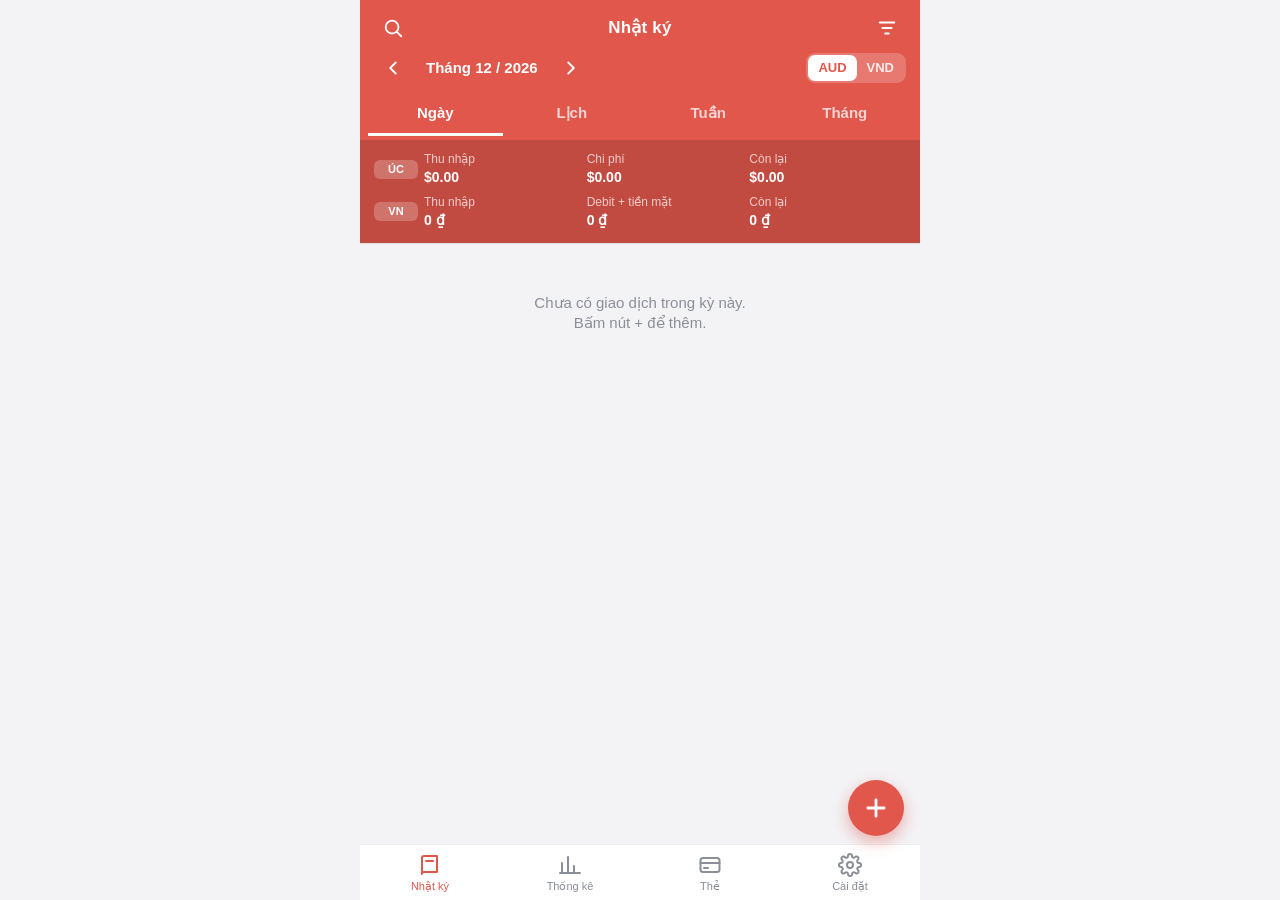
==== index.html @ 7922fbc3 "Add files via upload" ====
<!DOCTYPE html>
<html lang="vi">
<head>
<meta charset="utf-8">
<meta name="viewport" content="width=device-width,initial-scale=1,maximum-scale=1,viewport-fit=cover">
<meta name="theme-color" content="#e2574c">
<meta name="apple-mobile-web-app-capable" content="yes">
<meta name="mobile-web-app-capable" content="yes">
<meta name="apple-mobile-web-app-status-bar-style" content="black-translucent">
<meta name="apple-mobile-web-app-title" content="Chi tiêu">
<link rel="manifest" href="manifest.webmanifest">
<link rel="apple-touch-icon" href="icons/icon-180.png">
<link rel="icon" href="icons/icon-192.png">
<title>Chi tiêu AUD · VND</title>
<link rel="stylesheet" href="style.css">
</head>
<body>
<div id="app">
  <div id="head"></div>
  <div id="main"></div>
  <button id="fab" aria-label="Thêm giao dịch"><svg width="28" height="28" viewBox="0 0 24 24" fill="none" stroke="currentColor" stroke-width="2.4" stroke-linecap="round"><path d="M12 5v14M5 12h14"/></svg></button>
  <nav id="tabbar"></nav>
</div>
<div id="layer"></div>
<div id="toastbox"></div>
<script src="core.js"></script>
<script src="store.js"></script>
<script src="views.js"></script>
<script src="forms.js"></script>
</body>
</html>
---- style.css ----
:root{
  --bg:#f3f3f6;--card:#fff;--text:#1f2024;--muted:#8b8e96;--line:#ececf0;--brand:#e2574c;--brand2:#c9473d;
  --thu:#3b82f6;--chi:#e2574c;--ok:#1f9d73;--warn:#e8a317;--uc:#1f9d73;--vn:#d98a14;--chip:#f0f0f4;
  --shadow:0 2px 10px rgba(20,20,30,.08);
  --sat:env(safe-area-inset-top,0px);--sab:env(safe-area-inset-bottom,0px);
}
@media (prefers-color-scheme:dark){:root{
  --bg:#101013;--card:#1b1b20;--text:#f1f1f4;--muted:#8d9099;--line:#2a2a31;--chip:#26262d;--shadow:0 2px 10px rgba(0,0,0,.5);
  --brand:#d8564b;--thu:#5b9bff;
}}
*{box-sizing:border-box;-webkit-tap-highlight-color:transparent}
html,body{margin:0;height:100%;background:var(--bg);color:var(--text);
  font:15px/1.35 -apple-system,BlinkMacSystemFont,"SF Pro Text","Segoe UI",Roboto,sans-serif;-webkit-text-size-adjust:100%}
body{overscroll-behavior:none}
button{font:inherit;color:inherit;background:none;border:0;padding:0;cursor:pointer}
input,select,textarea{font:inherit;font-size:16px;color:var(--text)}
small{color:var(--muted);font-size:12px}
b{font-weight:650}
.thu{color:var(--thu)}.chi{color:var(--chi)}.muted{color:var(--muted)}.num{font-variant-numeric:tabular-nums}

#app{display:flex;flex-direction:column;height:100dvh;max-width:560px;margin:0 auto;position:relative;background:var(--bg)}
#head{background:var(--brand);color:#fff;padding:calc(var(--sat) + 8px) 14px 0;flex:none;box-shadow:0 1px 0 rgba(0,0,0,.08)}
.hrow{display:flex;align-items:center;justify-content:space-between;min-height:40px}
.htitle{font-weight:700;font-size:17px;letter-spacing:.2px}
.hbtn{width:38px;height:38px;display:grid;place-items:center;border-radius:50%;position:relative}
.hbtn:active{background:rgba(255,255,255,.18)}
.hbtn .dot{position:absolute;top:7px;right:7px;width:8px;height:8px;border-radius:50%;background:#ffd43b}
.nav{display:flex;align-items:center;gap:6px}
.nav .lbl{font-weight:600;min-width:110px;text-align:center;padding:6px 8px;border-radius:8px}
.pill{display:inline-flex;background:rgba(255,255,255,.2);border-radius:9px;padding:2px}
.pill button{padding:4px 10px;border-radius:7px;font-size:13px;font-weight:600;opacity:.85}
.pill button.on{background:#fff;color:var(--brand);opacity:1}
.subtabs{display:flex;gap:2px;margin:6px -6px 0;overflow-x:auto;scrollbar-width:none}
.subtabs button{flex:1;padding:9px 8px 10px;font-weight:600;opacity:.75;border-bottom:3px solid transparent;white-space:nowrap}
.subtabs button.on{opacity:1;border-color:#fff}
.sum{background:rgba(0,0,0,.14);margin:4px -14px 0;padding:8px 14px 10px}
.sumrow{display:grid;grid-template-columns:44px 1fr 1fr 1fr;align-items:center;gap:6px;padding:3px 0}
.sumrow small{color:rgba(255,255,255,.72);display:block}
.sumrow b{font-size:14px}
.sumrow .tag{font-size:11px;font-weight:700;background:rgba(255,255,255,.22);border-radius:6px;padding:2px 0;text-align:center}
.sumnote{font-size:12px;color:rgba(255,255,255,.8);padding-top:3px;display:flex;justify-content:space-between;gap:8px}
.searchbar{padding:6px 0 8px}
.searchbar input{width:100%;border:0;border-radius:10px;padding:9px 12px;background:rgba(255,255,255,.95);color:#222}

#main{flex:1;overflow-y:auto;-webkit-overflow-scrolling:touch;padding:10px 12px calc(150px + var(--sab))}
#tabbar{position:absolute;left:0;right:0;bottom:0;display:flex;background:var(--card);border-top:1px solid var(--line);padding-bottom:var(--sab);z-index:5}
#tabbar button{flex:1;display:flex;flex-direction:column;align-items:center;gap:2px;padding:8px 0 6px;color:var(--muted);font-size:11px}
#tabbar button.on{color:var(--brand)}
#fab{position:absolute;right:16px;bottom:calc(64px + var(--sab));width:56px;height:56px;border-radius:50%;background:var(--brand);color:#fff;
  display:grid;place-items:center;box-shadow:0 6px 16px rgba(226,87,76,.45);z-index:6}
#fab:active{transform:scale(.95)}

.card{background:var(--card);border-radius:14px;box-shadow:var(--shadow);margin-bottom:10px;overflow:hidden}
.pad{padding:12px 14px}
.sect{font-size:12px;font-weight:700;color:var(--muted);letter-spacing:.5px;text-transform:uppercase;margin:14px 4px 6px}
.empty{text-align:center;color:var(--muted);padding:40px 20px}

/* nhật ký ngày */
.dayh{display:flex;align-items:center;gap:8px;padding:9px 14px;background:var(--card);border-bottom:1px solid var(--line)}
.dayh .dn{font-size:22px;font-weight:700;min-width:30px}
.dayh .dm{font-size:11px;color:var(--muted);line-height:1.2}
.dayh .wd{display:inline-block;background:var(--chip);border-radius:5px;padding:0 6px;margin-top:1px}
.dayh .sp{flex:1}
.dayh .ds{font-size:13px;text-align:right}
.tx{display:flex;align-items:center;gap:10px;padding:10px 14px;border-bottom:1px solid var(--line);background:var(--card);width:100%;text-align:left}
.tx:last-child{border-bottom:0}
.tx:active{background:var(--chip)}
.tx .c1{width:78px;flex:none;font-size:12px;color:var(--muted);line-height:1.25}
.tx .c1 .tg{display:inline-block;font-size:10px;font-weight:700;border-radius:4px;padding:0 5px;margin-top:2px;color:#fff}
.tx .c2{flex:1;min-width:0}
.tx .c2 b{display:block;font-weight:600;white-space:nowrap;overflow:hidden;text-overflow:ellipsis}
.tx .c3{text-align:right;flex:none}
.tx .c3 b{display:block}
.tg.uc{background:var(--uc)}.tg.vn{background:var(--vn)}.tg.cr{background:#7c6ae6}
.tg.cash{background:#6b7280}

/* lịch */
.cal{display:grid;grid-template-columns:repeat(7,1fr);gap:1px;background:var(--line);border-radius:14px;overflow:hidden}
.cal .w{background:var(--card);text-align:center;font-size:11px;color:var(--muted);padding:6px 0;font-weight:600}
.cal .d{background:var(--card);min-height:62px;padding:3px 4px;text-align:left;display:flex;flex-direction:column;justify-content:space-between;position:relative}
.cal .d.out{opacity:.35}
.cal .d.today .n{background:var(--brand);color:#fff;border-radius:50%;width:20px;height:20px;display:grid;place-items:center}
.cal .d .n{font-size:12px;font-weight:600;width:20px;height:20px;display:grid;place-items:center}
.cal .d .v{font-size:10px;line-height:1.15;text-align:right}
.cal .d.sel{outline:2px solid var(--brand);outline-offset:-2px}

/* bảng tuần */
.tiles{display:grid;grid-template-columns:repeat(3,1fr);gap:8px;margin-bottom:10px}
.tile{background:var(--card);border-radius:12px;padding:10px;box-shadow:var(--shadow)}
.tile small{display:block;line-height:1.2}
.tile b{font-size:15px;display:block;margin-top:2px;word-break:break-all}
.tile.big{grid-column:span 3;display:flex;justify-content:space-between;align-items:center}
.tbl{width:100%;border-collapse:collapse;font-size:12.5px}
.tbl th,.tbl td{padding:7px 8px;text-align:right;white-space:nowrap;border-bottom:1px solid var(--line)}
.tbl th{color:var(--muted);font-weight:600}
.tbl td:first-child,.tbl th:first-child{text-align:left;position:sticky;left:0;background:var(--card);font-weight:600;max-width:120px;overflow:hidden;text-overflow:ellipsis}
.tbl tr.hd td{background:var(--chip);color:var(--muted);font-size:11px;font-weight:700}
.tbl tr.tot td{font-weight:700}
.scrollx{overflow-x:auto}
.bars{display:flex;align-items:flex-end;gap:6px;height:90px;padding:6px 10px 0}
.bars>div{flex:1;display:flex;flex-direction:column;align-items:center;justify-content:flex-end;height:100%;font-size:10px;color:var(--muted)}
.bars i{display:block;width:100%;background:var(--brand);border-radius:5px 5px 0 0;min-height:2px}

/* thống kê */
.pie{display:grid;place-items:center;padding:12px 0 4px}
.legend .row{display:flex;align-items:center;gap:10px;padding:10px 14px;border-top:1px solid var(--line);width:100%;text-align:left}
.badge{min-width:46px;text-align:center;border-radius:6px;color:#fff;font-size:12px;font-weight:700;padding:3px 0}
.legend .row .nm{flex:1}
.chips{display:flex;flex-wrap:wrap;gap:6px}
.chip{background:var(--chip);border-radius:16px;padding:7px 12px;font-size:14px;border:1.5px solid transparent;white-space:nowrap}
.chip.on{background:var(--brand);color:#fff}
.chip.sm{padding:4px 10px;font-size:13px}
.seg{display:flex;background:var(--chip);border-radius:10px;padding:3px;gap:3px}
.seg button{flex:1;padding:8px 6px;border-radius:8px;font-weight:600;color:var(--muted)}
.seg button.on{background:var(--card);color:var(--text);box-shadow:0 1px 4px rgba(0,0,0,.12)}
.seg.r button.on.chi{color:var(--chi)}.seg.r button.on.thu{color:var(--thu)}
.prog{height:9px;background:var(--chip);border-radius:6px;overflow:hidden;margin-top:7px}
.prog i{display:block;height:100%;border-radius:6px;background:var(--ok)}
.prog i.warn{background:var(--warn)}.prog i.over{background:var(--chi)}
.alert{background:#fff3d6;color:#7a5200;border-radius:12px;padding:9px 12px;margin-bottom:10px;font-size:13px}
@media (prefers-color-scheme:dark){.alert{background:#3a2f12;color:#f3d48a}}

/* sheet / page */
.ov{position:fixed;inset:0;background:rgba(0,0,0,.45);z-index:20;display:flex;align-items:flex-end;justify-content:center}
.sheet{background:var(--bg);width:100%;max-width:560px;max-height:94dvh;border-radius:20px 20px 0 0;display:flex;flex-direction:column;animation:up .22s ease-out}
.sheet.full{height:94dvh}
@keyframes up{from{transform:translateY(40px);opacity:.4}to{transform:none;opacity:1}}
.sh-head{display:flex;align-items:center;justify-content:space-between;padding:12px 14px;border-bottom:1px solid var(--line);flex:none}
.sh-head b{font-size:16px}
.sh-body{overflow-y:auto;padding:12px 14px 24px;flex:1;-webkit-overflow-scrolling:touch}
.sh-foot{display:flex;gap:8px;padding:10px 14px calc(10px + var(--sab));border-top:1px solid var(--line);flex:none;background:var(--bg)}
.btn{flex:1;padding:13px;border-radius:12px;background:var(--brand);color:#fff;font-weight:700;text-align:center}
.btn.sec{background:var(--chip);color:var(--text)}
.btn.danger{background:transparent;color:var(--chi);border:1.5px solid var(--chi)}
.btn.sm{padding:8px 12px;flex:none;border-radius:10px;font-size:14px}
.field{margin-bottom:12px}
.field>label{display:block;font-size:12px;font-weight:700;color:var(--muted);margin-bottom:5px;text-transform:uppercase;letter-spacing:.4px}
.inp{width:100%;padding:11px 12px;border-radius:10px;border:1.5px solid var(--line);background:var(--card)}
.inp:focus{outline:none;border-color:var(--brand)}
.amt{display:flex;gap:8px;align-items:center}
.amt .inp{font-size:28px;font-weight:700;padding:8px 12px}
.row2{display:grid;grid-template-columns:1fr 1fr;gap:8px}
.cgroup{font-size:11px;font-weight:700;color:var(--muted);margin:10px 0 5px;text-transform:uppercase}
.list .li{display:flex;align-items:center;gap:10px;padding:13px 14px;border-bottom:1px solid var(--line);background:var(--card);width:100%;text-align:left}
.list .li:last-child{border-bottom:0}
.li .sp{flex:1;min-width:0}
.li .sub{display:block;font-size:12px;color:var(--muted)}
.chev{color:var(--muted)}
.toast{position:fixed;left:50%;transform:translateX(-50%);bottom:calc(120px + var(--sab));background:#222;color:#fff;padding:10px 16px;border-radius:12px;z-index:50;font-size:14px;box-shadow:0 6px 20px rgba(0,0,0,.3);max-width:88%;text-align:center}
.switch{position:relative;width:46px;height:28px;border-radius:14px;background:var(--line);flex:none;transition:.15s}
.switch.on{background:var(--ok)}
.switch::after{content:"";position:absolute;top:3px;left:3px;width:22px;height:22px;border-radius:50%;background:#fff;transition:.15s}
.switch.on::after{left:21px}
.kv{display:flex;justify-content:space-between;padding:8px 0;border-bottom:1px solid var(--line)}
.kv:last-child{border:0}
pre.copy{white-space:pre-wrap;word-break:break-all;font-size:11px;max-height:40vh;overflow:auto;background:var(--chip);padding:8px;border-radius:8px}
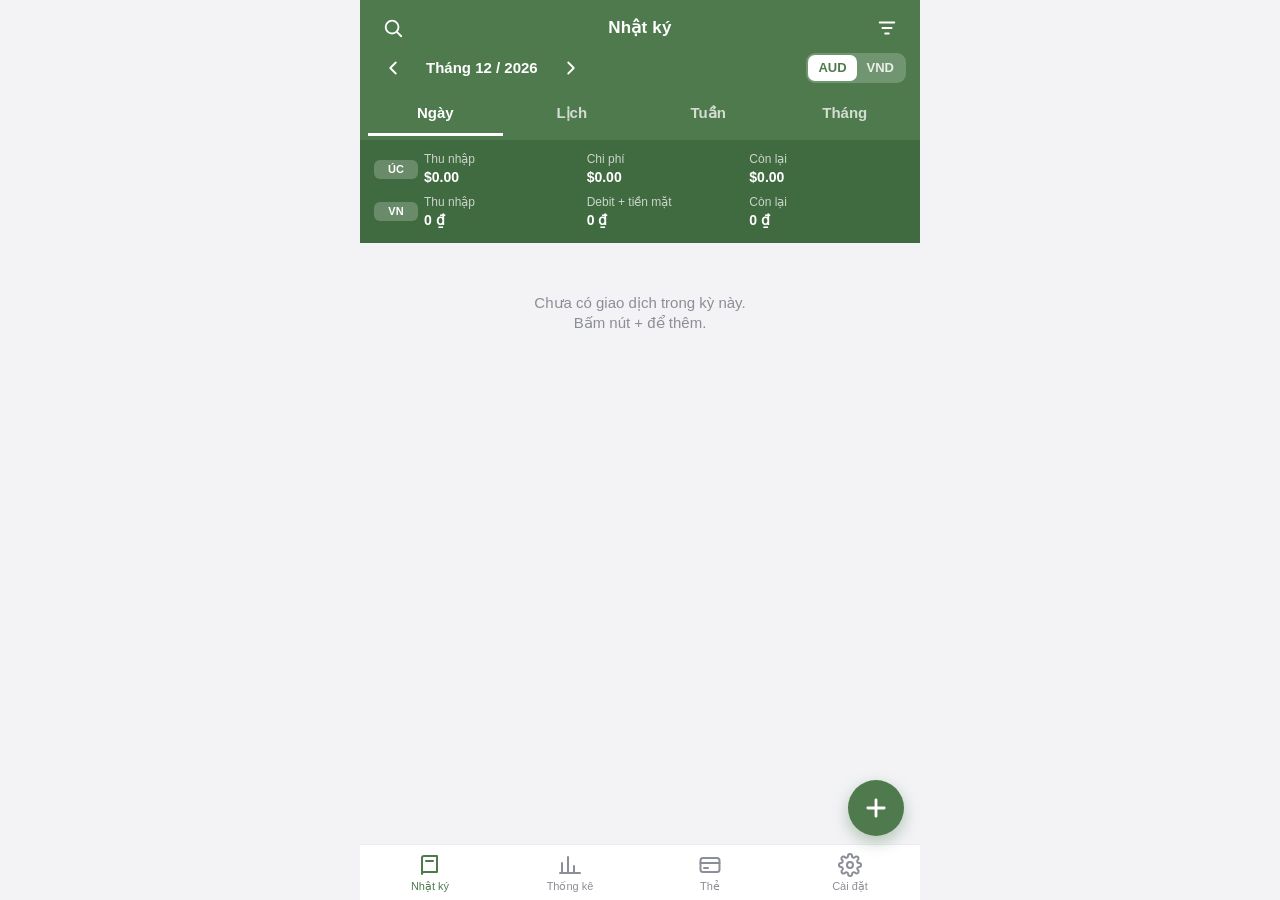
==== commit 1c1b4062: "Add corgi app icon, sage theme, remove header shadow - Add icons/ (180, 192, 512, maskable-512) matc" ====
--- a/index.html
+++ b/index.html
@@ -3,7 +3,7 @@
 <head>
 <meta charset="utf-8">
 <meta name="viewport" content="width=device-width,initial-scale=1,maximum-scale=1,viewport-fit=cover">
-<meta name="theme-color" content="#e2574c">
+<meta name="theme-color" content="#4f7a4d">
 <meta name="apple-mobile-web-app-capable" content="yes">
 <meta name="mobile-web-app-capable" content="yes">
 <meta name="apple-mobile-web-app-status-bar-style" content="black-translucent">
@@ -25,6 +25,7 @@
 <div id="toastbox"></div>
 <script src="core.js"></script>
 <script src="store.js"></script>
+<script src="sync.js"></script>
 <script src="views.js"></script>
 <script src="forms.js"></script>
 </body>
--- a/style.css
+++ b/style.css
@@ -1,12 +1,12 @@
 :root{
-  --bg:#f3f3f6;--card:#fff;--text:#1f2024;--muted:#8b8e96;--line:#ececf0;--brand:#e2574c;--brand2:#c9473d;
+  --bg:#f3f3f6;--card:#fff;--text:#1f2024;--muted:#8b8e96;--line:#ececf0;--brand:#4f7a4d;--brand2:#406a3f;
   --thu:#3b82f6;--chi:#e2574c;--ok:#1f9d73;--warn:#e8a317;--uc:#1f9d73;--vn:#d98a14;--chip:#f0f0f4;
   --shadow:0 2px 10px rgba(20,20,30,.08);
   --sat:env(safe-area-inset-top,0px);--sab:env(safe-area-inset-bottom,0px);
 }
 @media (prefers-color-scheme:dark){:root{
   --bg:#101013;--card:#1b1b20;--text:#f1f1f4;--muted:#8d9099;--line:#2a2a31;--chip:#26262d;--shadow:0 2px 10px rgba(0,0,0,.5);
-  --brand:#d8564b;--thu:#5b9bff;
+  --brand:#5e8f5b;--thu:#5b9bff;
 }}
 *{box-sizing:border-box;-webkit-tap-highlight-color:transparent}
 html,body{margin:0;height:100%;background:var(--bg);color:var(--text);
@@ -19,7 +19,7 @@
 .thu{color:var(--thu)}.chi{color:var(--chi)}.muted{color:var(--muted)}.num{font-variant-numeric:tabular-nums}
 
 #app{display:flex;flex-direction:column;height:100dvh;max-width:560px;margin:0 auto;position:relative;background:var(--bg)}
-#head{background:var(--brand);color:#fff;padding:calc(var(--sat) + 8px) 14px 0;flex:none;box-shadow:0 1px 0 rgba(0,0,0,.08)}
+#head{background:var(--brand);color:#fff;padding:calc(var(--sat) + 8px) 14px 0;flex:none;}
 .hrow{display:flex;align-items:center;justify-content:space-between;min-height:40px}
 .htitle{font-weight:700;font-size:17px;letter-spacing:.2px}
 .hbtn{width:38px;height:38px;display:grid;place-items:center;border-radius:50%;position:relative}
@@ -33,7 +33,7 @@
 .subtabs{display:flex;gap:2px;margin:6px -6px 0;overflow-x:auto;scrollbar-width:none}
 .subtabs button{flex:1;padding:9px 8px 10px;font-weight:600;opacity:.75;border-bottom:3px solid transparent;white-space:nowrap}
 .subtabs button.on{opacity:1;border-color:#fff}
-.sum{background:rgba(0,0,0,.14);margin:4px -14px 0;padding:8px 14px 10px}
+.sum{background:var(--brand2);margin:4px -14px 0;padding:8px 14px 10px}
 .sumrow{display:grid;grid-template-columns:44px 1fr 1fr 1fr;align-items:center;gap:6px;padding:3px 0}
 .sumrow small{color:rgba(255,255,255,.72);display:block}
 .sumrow b{font-size:14px}
@@ -47,7 +47,7 @@
 #tabbar button{flex:1;display:flex;flex-direction:column;align-items:center;gap:2px;padding:8px 0 6px;color:var(--muted);font-size:11px}
 #tabbar button.on{color:var(--brand)}
 #fab{position:absolute;right:16px;bottom:calc(64px + var(--sab));width:56px;height:56px;border-radius:50%;background:var(--brand);color:#fff;
-  display:grid;place-items:center;box-shadow:0 6px 16px rgba(226,87,76,.45);z-index:6}
+  display:grid;place-items:center;box-shadow:0 6px 16px rgba(79,122,77,.4);z-index:6}
 #fab:active{transform:scale(.95)}
 
 .card{background:var(--card);border-radius:14px;box-shadow:var(--shadow);margin-bottom:10px;overflow:hidden}
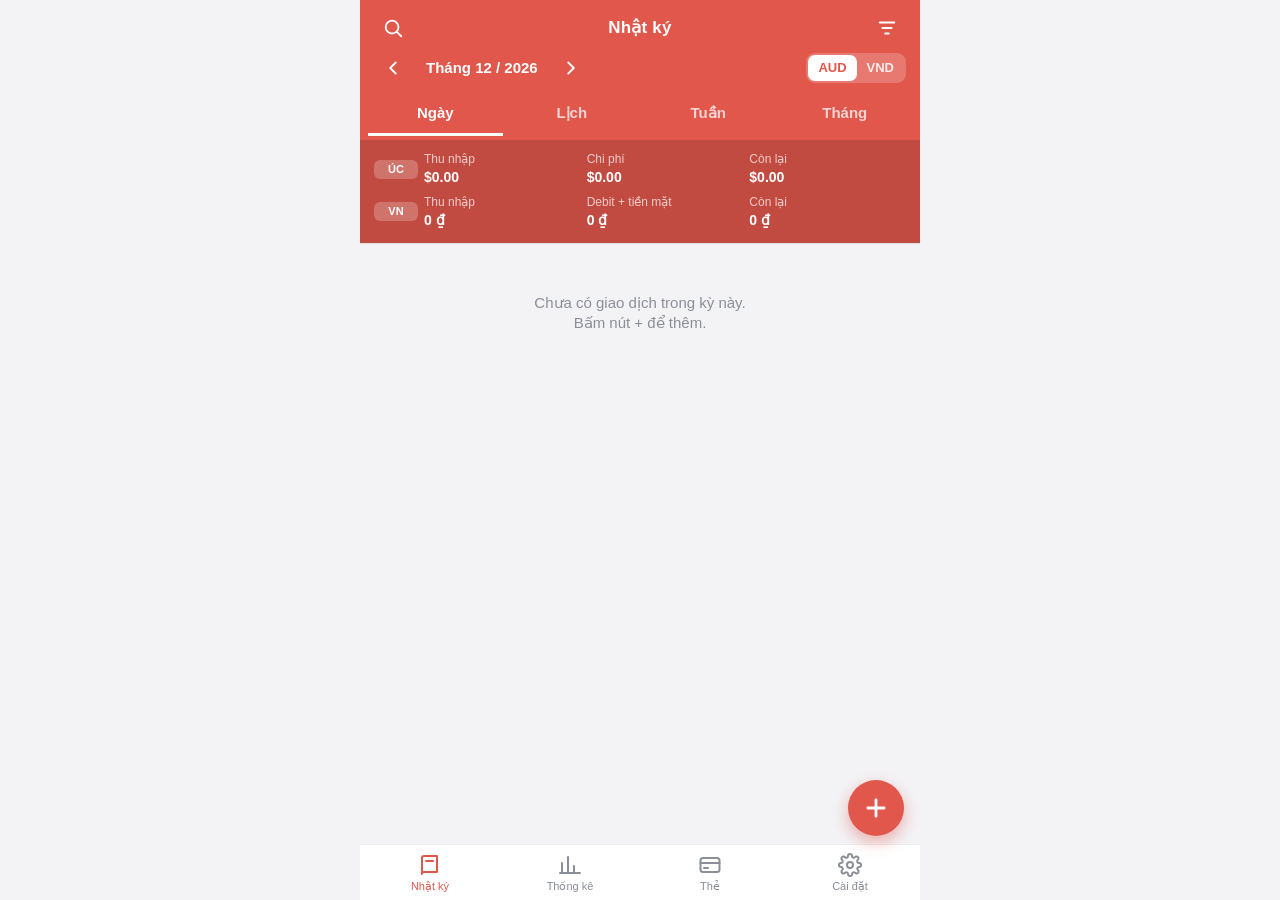
==== commit 172a3453: "Add files via upload" ====
--- a/index.html
+++ b/index.html
@@ -3,7 +3,7 @@
 <head>
 <meta charset="utf-8">
 <meta name="viewport" content="width=device-width,initial-scale=1,maximum-scale=1,viewport-fit=cover">
-<meta name="theme-color" content="#4f7a4d">
+<meta name="theme-color" content="#e2574c">
 <meta name="apple-mobile-web-app-capable" content="yes">
 <meta name="mobile-web-app-capable" content="yes">
 <meta name="apple-mobile-web-app-status-bar-style" content="black-translucent">
--- a/style.css
+++ b/style.css
@@ -1,12 +1,12 @@
 :root{
-  --bg:#f3f3f6;--card:#fff;--text:#1f2024;--muted:#8b8e96;--line:#ececf0;--brand:#4f7a4d;--brand2:#406a3f;
+  --bg:#f3f3f6;--card:#fff;--text:#1f2024;--muted:#8b8e96;--line:#ececf0;--brand:#e2574c;--brand2:#c9473d;
   --thu:#3b82f6;--chi:#e2574c;--ok:#1f9d73;--warn:#e8a317;--uc:#1f9d73;--vn:#d98a14;--chip:#f0f0f4;
   --shadow:0 2px 10px rgba(20,20,30,.08);
   --sat:env(safe-area-inset-top,0px);--sab:env(safe-area-inset-bottom,0px);
 }
 @media (prefers-color-scheme:dark){:root{
   --bg:#101013;--card:#1b1b20;--text:#f1f1f4;--muted:#8d9099;--line:#2a2a31;--chip:#26262d;--shadow:0 2px 10px rgba(0,0,0,.5);
-  --brand:#5e8f5b;--thu:#5b9bff;
+  --brand:#d8564b;--thu:#5b9bff;
 }}
 *{box-sizing:border-box;-webkit-tap-highlight-color:transparent}
 html,body{margin:0;height:100%;background:var(--bg);color:var(--text);
@@ -19,7 +19,7 @@
 .thu{color:var(--thu)}.chi{color:var(--chi)}.muted{color:var(--muted)}.num{font-variant-numeric:tabular-nums}
 
 #app{display:flex;flex-direction:column;height:100dvh;max-width:560px;margin:0 auto;position:relative;background:var(--bg)}
-#head{background:var(--brand);color:#fff;padding:calc(var(--sat) + 8px) 14px 0;flex:none;}
+#head{background:var(--brand);color:#fff;padding:calc(var(--sat) + 8px) 14px 0;flex:none;box-shadow:0 1px 0 rgba(0,0,0,.08)}
 .hrow{display:flex;align-items:center;justify-content:space-between;min-height:40px}
 .htitle{font-weight:700;font-size:17px;letter-spacing:.2px}
 .hbtn{width:38px;height:38px;display:grid;place-items:center;border-radius:50%;position:relative}
@@ -33,7 +33,7 @@
 .subtabs{display:flex;gap:2px;margin:6px -6px 0;overflow-x:auto;scrollbar-width:none}
 .subtabs button{flex:1;padding:9px 8px 10px;font-weight:600;opacity:.75;border-bottom:3px solid transparent;white-space:nowrap}
 .subtabs button.on{opacity:1;border-color:#fff}
-.sum{background:var(--brand2);margin:4px -14px 0;padding:8px 14px 10px}
+.sum{background:rgba(0,0,0,.14);margin:4px -14px 0;padding:8px 14px 10px}
 .sumrow{display:grid;grid-template-columns:44px 1fr 1fr 1fr;align-items:center;gap:6px;padding:3px 0}
 .sumrow small{color:rgba(255,255,255,.72);display:block}
 .sumrow b{font-size:14px}
@@ -47,7 +47,7 @@
 #tabbar button{flex:1;display:flex;flex-direction:column;align-items:center;gap:2px;padding:8px 0 6px;color:var(--muted);font-size:11px}
 #tabbar button.on{color:var(--brand)}
 #fab{position:absolute;right:16px;bottom:calc(64px + var(--sab));width:56px;height:56px;border-radius:50%;background:var(--brand);color:#fff;
-  display:grid;place-items:center;box-shadow:0 6px 16px rgba(79,122,77,.4);z-index:6}
+  display:grid;place-items:center;box-shadow:0 6px 16px rgba(226,87,76,.45);z-index:6}
 #fab:active{transform:scale(.95)}
 
 .card{background:var(--card);border-radius:14px;box-shadow:var(--shadow);margin-bottom:10px;overflow:hidden}
